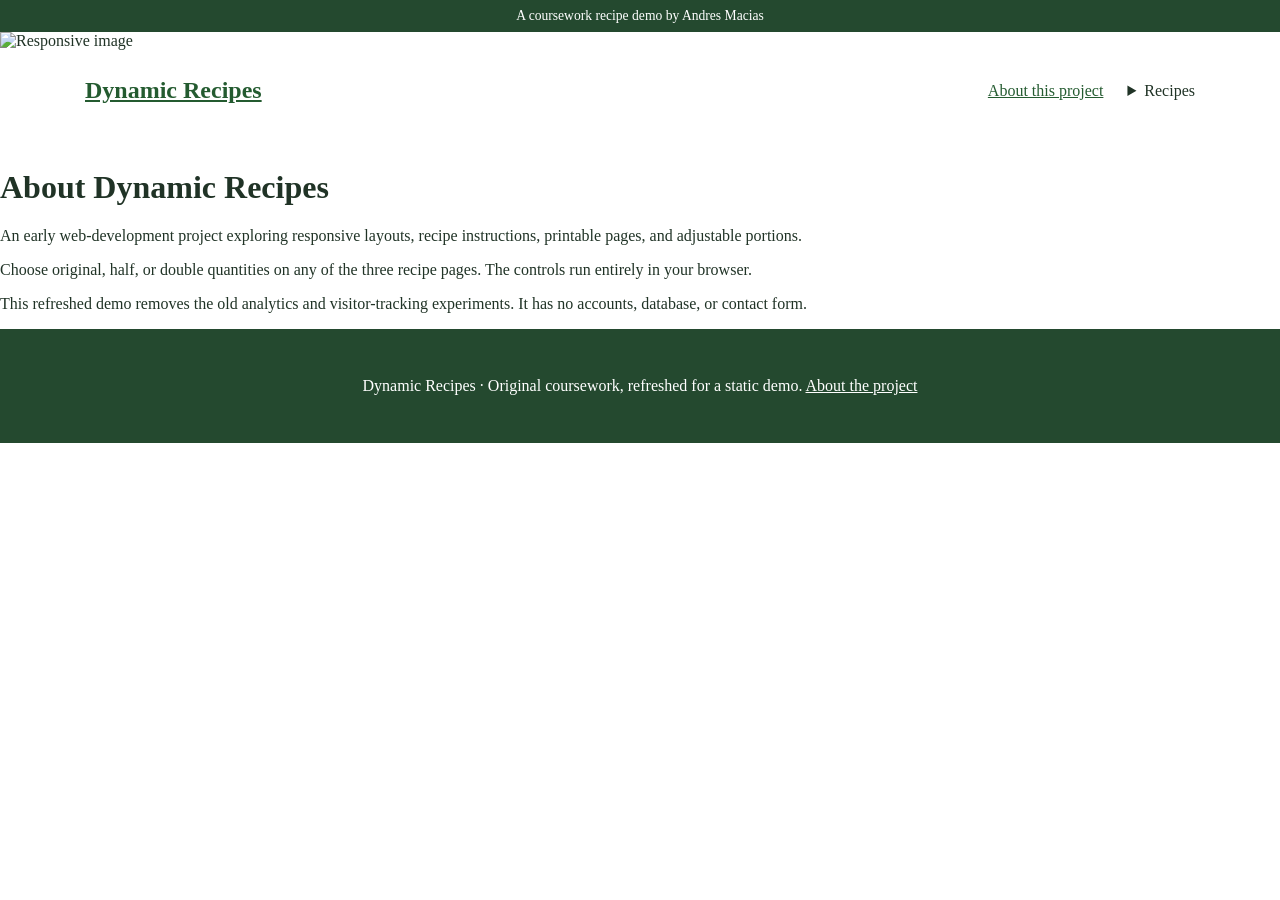
==== about.html @ 885392a1 "Prepare cleaned static recipe demo for GitHub Pages" ====
<!doctype html>
<html lang="en">
  <head>
    <meta charset="UTF-8" />
    <meta name="viewport" content="width=device-width, initial-scale=1.0" />
    <meta http-equiv="X-UA-Compatible" content="ie=edge" />
    <title>Recipe visits page</title>
    <!-- bootstrap stylesheet -->
    <link rel="stylesheet" href="vendor/bootstrap.min.css" />

    <link rel="stylesheet" href="css/style.css" />

    <link rel="stylesheet" href="css/demo.css" />
  </head>

  <body>
    <p class="demo-label">A coursework recipe demo by Andres Macias</p>

    <div class="banner">
      <img
        src="images/banner-edited.jpg"
        class="img-fluid"
        alt="Responsive image"
      />
    </div>

    <nav class="demo-nav" aria-label="Main navigation">
      <a class="brand" href="index.html">Dynamic Recipes</a
      ><a href="about.html">About this project</a>
      <details>
        <summary>Recipes</summary>
        <ul>
          <li><a href="recipe/beef/chili/chili.html">Crockpot Chili</a></li>
          <li>
            <a href="recipe/chicken/chickenBroc/chickenBroc.html"
              >Chicken with Broccoli</a
            >
          </li>
          <li>
            <a href="recipe/chicken/chickenSandwich/chickenSandwich.html"
              >Fried Chicken Sandwich</a
            >
          </li>
        </ul>
      </details>
    </nav>

    <div class="container-fluid">
      <div class="container">
        <div class="jumbotron jumbotron-fluid">
          <h1>About Dynamic Recipes</h1>
          <p>
            An early web-development project exploring responsive layouts,
            recipe instructions, printable pages, and adjustable portions.
          </p>
          <p>
            Choose original, half, or double quantities on any of the three
            recipe pages. The controls run entirely in your browser.
          </p>
          <p>
            This refreshed demo removes the old analytics and visitor-tracking
            experiments. It has no accounts, database, or contact form.
          </p>
        </div>
      </div>
      <!--end container -->
    </div>
    <!--end fluid container-->

    <footer class="footerStyle">
      <p>
        Dynamic Recipes · Original coursework, refreshed for a static demo.
        <a href="about.html">About the project</a>
      </p>
    </footer>

    <script src="js/demo.js" defer=""></script>
  </body>
</html>
---- css/demo.css ----
* {
  box-sizing: border-box;
}
body {
  margin: 0;
  color: #203326;
}
a {
  color: #245b30;
}
.demo-label {
  margin: 0;
  padding: 0.5rem 1rem;
  text-align: center;
  background: #24492f;
  color: #fff;
  font-size: 0.85rem;
}
.demo-nav {
  display: flex;
  gap: 1.5rem;
  align-items: center;
  padding: 1.2rem max(1rem, calc((100vw - 1110px) / 2));
  background: #fff;
  flex-wrap: wrap;
  position: relative;
  z-index: 2;
}
.demo-nav .brand {
  font-size: 1.5rem;
  font-weight: 700;
  margin-right: auto;
}
.demo-nav details ul {
  position: absolute;
  background: white;
  padding: 1rem 2rem;
  right: 1rem;
  border: 1px solid #ddd;
  box-shadow: 0 5px 12px #0002;
}
.demo-nav a,
summary {
  padding: 0.5rem 0;
}
summary {
  cursor: pointer;
}
.footerStyle {
  background: #24492f;
  color: white;
  padding: 2rem;
  text-align: center;
}
.footerStyle a {
  color: white;
  text-decoration: underline;
}
.recipeContainerChili {
  letter-spacing: normal;
  text-shadow: none;
  font-family: inherit;
  font-size: 1.1rem;
}
.suggestions {
  padding: 2rem 0;
}
.container-fluid {
  padding-top: 1rem;
}
.blockquote-footer {
  color: #555;
}
.row {
  max-width: 100%;
  margin-left: 0;
  margin-right: 0;
}
img {
  max-width: 100%;
}
input[type="radio"]:not(old) {
  opacity: 1;
  width: auto;
  display: inline-block;
}
button,
select {
  min-height: 44px;
  max-width: 100%;
}
:focus-visible {
  outline: 3px solid #a75711;
  outline-offset: 3px;
}
@media (max-width: 575px) {
  .card-columns {
    column-count: 1;
  }
  .demo-nav {
    gap: 0.6rem 1rem;
  }
  .demo-nav .brand {
    width: 100%;
  }
  .recipeContainerChili {
    padding: 1rem;
  }
}
@media print {
  nav,
  .footerStyle,
  .demo-label,
  .recipeOptions,
  button,
  .suggestions {
    display: none !important;
  }
  .collapse {
    display: block !important;
  }
  body,
  .container-fluid,
  .containerRecipes {
    background: white !important;
  }
  .container {
    max-width: none;
    box-shadow: none !important;
  }
  img {
    max-height: 180px;
  }
}
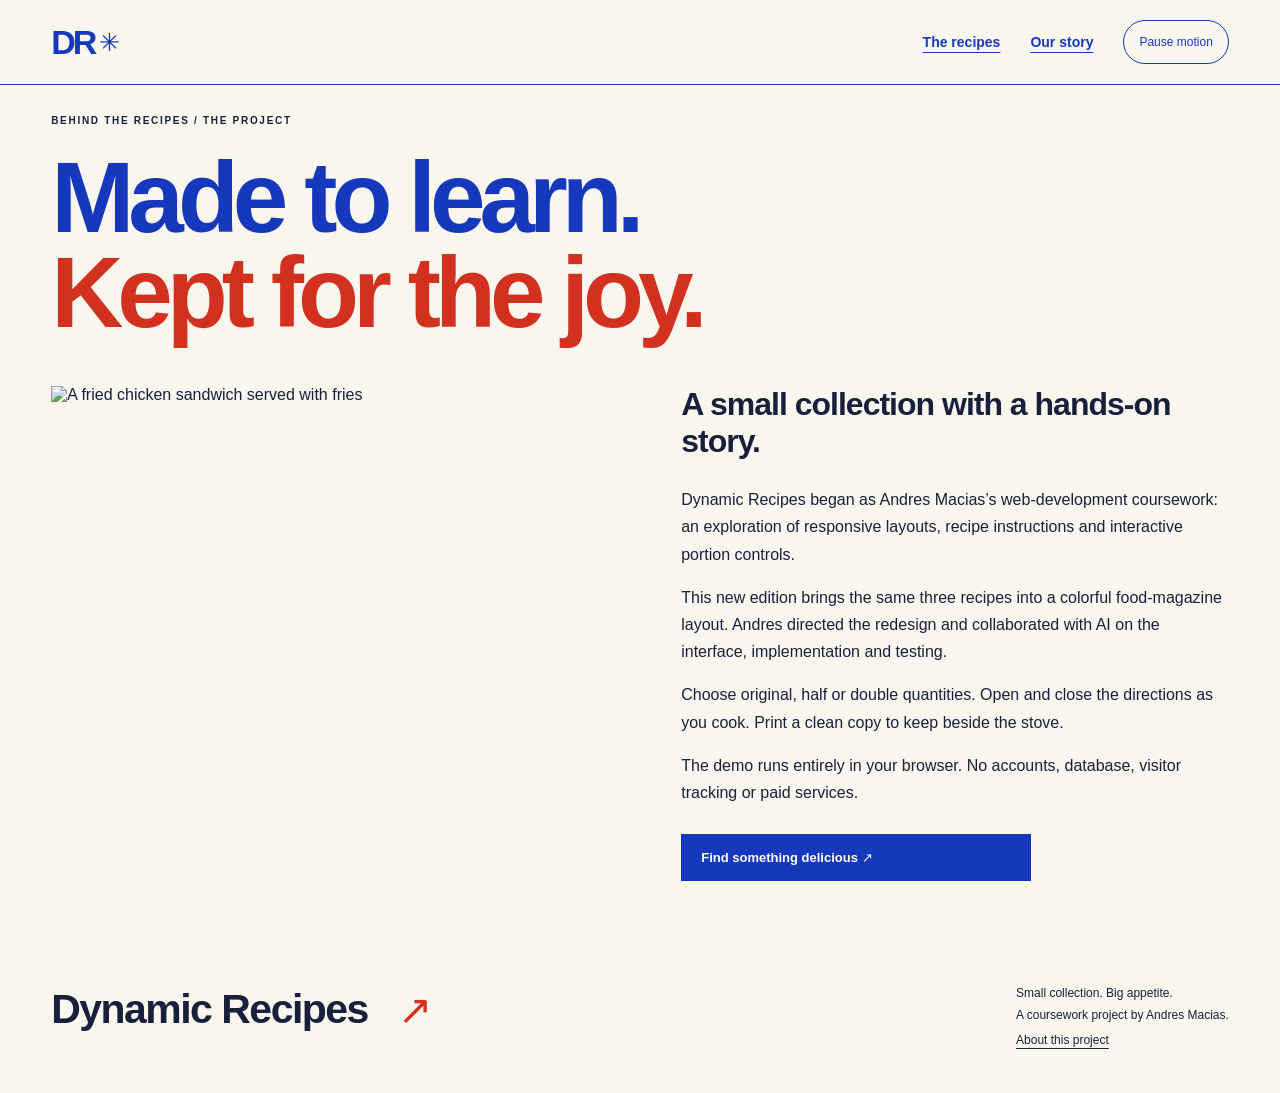
==== commit 91bcbda7: "Redesign Dynamic Recipes as a colorful food magazine" ====
--- a/about.html
+++ b/about.html
@@ -1,79 +1,73 @@
 <!doctype html>
 <html lang="en">
   <head>
-    <meta charset="UTF-8" />
-    <meta name="viewport" content="width=device-width, initial-scale=1.0" />
-    <meta http-equiv="X-UA-Compatible" content="ie=edge" />
-    <title>Recipe visits page</title>
-    <!-- bootstrap stylesheet -->
-    <link rel="stylesheet" href="vendor/bootstrap.min.css" />
-
+    <meta charset="utf-8" />
+    <meta name="viewport" content="width=device-width,initial-scale=1" />
+    <meta
+      name="description"
+      content="Three comfort-food recipes. Adjust the portions, follow the steps, and print your next kitchen favorite."
+    />
+    <title>Our story · Dynamic Recipes</title>
     <link rel="stylesheet" href="css/style.css" />
-
-    <link rel="stylesheet" href="css/demo.css" />
+    <script type="module" src="js/demo.js"></script>
   </head>
-
   <body>
-    <p class="demo-label">A coursework recipe demo by Andres Macias</p>
-
-    <div class="banner">
-      <img
-        src="images/banner-edited.jpg"
-        class="img-fluid"
-        alt="Responsive image"
-      />
-    </div>
-
-    <nav class="demo-nav" aria-label="Main navigation">
-      <a class="brand" href="index.html">Dynamic Recipes</a
-      ><a href="about.html">About this project</a>
-      <details>
-        <summary>Recipes</summary>
-        <ul>
-          <li><a href="recipe/beef/chili/chili.html">Crockpot Chili</a></li>
-          <li>
-            <a href="recipe/chicken/chickenBroc/chickenBroc.html"
-              >Chicken with Broccoli</a
-            >
-          </li>
-          <li>
-            <a href="recipe/chicken/chickenSandwich/chickenSandwich.html"
-              >Fried Chicken Sandwich</a
-            >
-          </li>
-        </ul>
-      </details>
-    </nav>
-
-    <div class="container-fluid">
-      <div class="container">
-        <div class="jumbotron jumbotron-fluid">
-          <h1>About Dynamic Recipes</h1>
+    <a class="skip" href="#main">Skip to content</a>
+    <header class="topbar">
+      <a class="wordmark" href="index.html"
+        >DR<span class="brand-dot">✳</span></a
+      >
+      <nav aria-label="Main navigation">
+        <a href="index.html#recipes">The recipes</a
+        ><a href="about.html">Our story</a>
+      </nav>
+      <button class="motion-toggle" type="button" aria-pressed="false">
+        Pause motion
+      </button>
+    </header>
+    <main id="main" class="about-main">
+      <div class="eyebrow">BEHIND THE RECIPES / THE PROJECT</div>
+      <h1>Made to learn.<br /><span>Kept for the joy.</span></h1>
+      <div class="about-grid">
+        <img
+          src="images/chickenSandwich.jpeg"
+          alt="A fried chicken sandwich served with fries"
+        />
+        <article>
+          <h2>A small collection with a hands-on story.</h2>
           <p>
-            An early web-development project exploring responsive layouts,
-            recipe instructions, printable pages, and adjustable portions.
+            Dynamic Recipes began as Andres Macias’s web-development coursework:
+            an exploration of responsive layouts, recipe instructions and
+            interactive portion controls.
           </p>
           <p>
-            Choose original, half, or double quantities on any of the three
-            recipe pages. The controls run entirely in your browser.
+            This new edition brings the same three recipes into a colorful
+            food-magazine layout. Andres directed the redesign and collaborated
+            with AI on the interface, implementation and testing.
           </p>
           <p>
-            This refreshed demo removes the old analytics and visitor-tracking
-            experiments. It has no accounts, database, or contact form.
+            Choose original, half or double quantities. Open and close the
+            directions as you cook. Print a clean copy to keep beside the stove.
           </p>
-        </div>
+          <p>
+            The demo runs entirely in your browser. No accounts, database,
+            visitor tracking or paid services.
+          </p>
+          <a class="solid-link" href="index.html#recipes"
+            >Find something delicious ↗</a
+          >
+        </article>
       </div>
-      <!--end container -->
-    </div>
-    <!--end fluid container-->
-
-    <footer class="footerStyle">
-      <p>
-        Dynamic Recipes · Original coursework, refreshed for a static demo.
-        <a href="about.html">About the project</a>
-      </p>
+    </main>
+    <footer>
+      <a class="footer-brand" href="index.html"
+        >Dynamic Recipes<span>↗</span></a
+      >
+      <div>
+        <p>Small collection. Big appetite.</p>
+        <p>A coursework project by Andres Macias.</p>
+        <a href="about.html">About this project</a>
+      </div>
     </footer>
-
-    <script src="js/demo.js" defer=""></script>
   </body>
 </html>
--- a/css/style.css
+++ b/css/style.css
@@ -0,0 +1,1103 @@
+:root {
+  --blue: #1538bd;
+  --red: #d33120;
+  --butter: #f5e88d;
+  --paper: #f8f6ed;
+  --ink: #18203b;
+  --line: #bcc1cd;
+  font-family: Arial, Helvetica, sans-serif;
+  color: var(--ink);
+  background: var(--paper);
+  font-synthesis: none;
+}
+* {
+  box-sizing: border-box;
+}
+html {
+  scroll-behavior: smooth;
+  scroll-padding-top: 20px;
+}
+body {
+  margin: 0;
+}
+a {
+  color: inherit;
+}
+button {
+  font: inherit;
+  cursor: pointer;
+}
+img {
+  display: block;
+  width: 100%;
+  object-fit: cover;
+}
+button,
+a,
+summary {
+  -webkit-tap-highlight-color: transparent;
+}
+button:focus-visible,
+a:focus-visible,
+summary:focus-visible {
+  outline: 3px solid var(--red);
+  outline-offset: 5px;
+}
+.skip {
+  position: fixed;
+  top: -80px;
+  left: 15px;
+  padding: 14px;
+  background: var(--paper);
+  z-index: 20;
+}
+.skip:focus {
+  top: 10px;
+}
+.topbar {
+  padding: 20px 4%;
+  display: flex;
+  align-items: center;
+  gap: 30px;
+  border-bottom: 1px solid var(--blue);
+  color: var(--blue);
+}
+.wordmark {
+  font-weight: 950;
+  font-size: 34px;
+  letter-spacing: -3px;
+  text-decoration: none;
+  display: flex;
+  align-items: center;
+  gap: 5px;
+}
+.brand-dot {
+  font-size: 25px;
+  letter-spacing: 0;
+}
+.topbar nav {
+  display: flex;
+  gap: 30px;
+  margin-left: auto;
+}
+.topbar nav a {
+  font-size: 14px;
+  font-weight: 700;
+  text-underline-offset: 5px;
+  text-decoration-thickness: 1px;
+  padding: 10px 0;
+}
+.motion-toggle {
+  border: 1px solid var(--blue);
+  background: transparent;
+  border-radius: 30px;
+  padding: 10px 15px;
+  color: var(--blue);
+  font-size: 12px;
+  min-height: 44px;
+}
+.masthead {
+  padding: 26px 4% 36px;
+  color: var(--blue);
+}
+.edition {
+  display: flex;
+  justify-content: space-between;
+  font-size: 10px;
+  font-weight: 700;
+  letter-spacing: 1.6px;
+}
+.masthead h1 {
+  font-size: clamp(80px, 13.9vw, 220px);
+  line-height: 0.79;
+  letter-spacing: -0.07em;
+  margin: 30px 0 32px;
+  font-weight: 950;
+  position: relative;
+  max-width: 1500px;
+}
+.masthead h1 > span:not(.asterisk) {
+  margin-left: 14.7%;
+}
+.asterisk {
+  position: absolute;
+  color: var(--red);
+  right: 2%;
+  bottom: -0.04em;
+  font-size: 0.72em;
+  line-height: 1;
+  animation: flower-turn 20s linear infinite;
+}
+.masthead-bottom {
+  display: flex;
+  align-items: center;
+  justify-content: space-between;
+  gap: 30px;
+  border-top: 1px solid var(--blue);
+  padding-top: 18px;
+}
+.masthead-bottom p {
+  margin: 0;
+  font-size: 14px;
+  line-height: 1.5;
+}
+.masthead-bottom p:first-child {
+  font-size: 25px;
+  font-weight: 700;
+  line-height: 1.04;
+  letter-spacing: -0.8px;
+}
+.masthead-bottom a {
+  text-decoration: none;
+  font-size: 15px;
+  font-weight: 700;
+  display: flex;
+  gap: 35px;
+  align-items: center;
+}
+.masthead-bottom a span {
+  font-size: 28px;
+}
+.collection {
+  padding: 0 4% 70px;
+  display: grid;
+  grid-template-columns: 1.1fr 0.9fr;
+  gap: 40px 5%;
+  align-items: start;
+}
+.recipe-card {
+  text-decoration: none;
+  display: block;
+  min-width: 0;
+}
+.card-photo {
+  overflow: hidden;
+  position: relative;
+  background: var(--butter);
+}
+.card-photo img {
+  aspect-ratio: 1.34;
+  transition: transform 0.7s cubic-bezier(0.2, 0.7, 0.2, 1);
+}
+.recipe-card:hover img,
+.recipe-card:focus-visible img {
+  transform: scale(1.045);
+}
+.photo-tag {
+  position: absolute;
+  left: 20px;
+  top: 20px;
+  padding: 9px 14px;
+  border-radius: 50%;
+  background: var(--butter);
+  color: var(--ink);
+  font-size: 12px;
+  transform: rotate(-7deg);
+  font-weight: 700;
+}
+.card-arrow {
+  position: absolute;
+  right: 14px;
+  bottom: 14px;
+  width: 45px;
+  height: 45px;
+  border-radius: 50%;
+  background: var(--paper);
+  display: grid;
+  place-items: center;
+  font-size: 28px;
+  transition: transform 0.25s;
+}
+.recipe-card:hover .card-arrow {
+  transform: rotate(45deg);
+}
+.card-copy {
+  padding-top: 18px;
+}
+.recipe-number,
+.eyebrow {
+  font-size: 10px;
+  font-weight: 800;
+  letter-spacing: 1.7px;
+}
+.card-copy h2 {
+  font-size: clamp(30px, 3.2vw, 49px);
+  letter-spacing: -1.8px;
+  line-height: 1.02;
+  margin: 10px 0 12px;
+}
+.card-copy p {
+  font-size: 15px;
+  line-height: 1.55;
+  max-width: 430px;
+  margin: 0 0 14px;
+}
+.card-meta {
+  font-size: 11px;
+  font-weight: 700;
+  text-transform: uppercase;
+  letter-spacing: 1px;
+  display: flex;
+  gap: 12px;
+}
+.card-1 {
+  grid-row: 1 / 3;
+}
+.kitchen-note {
+  background: var(--butter);
+  padding: 30px;
+  position: relative;
+  min-height: 245px;
+  overflow: hidden;
+}
+.kitchen-note > span {
+  font-size: 10px;
+  letter-spacing: 1.3px;
+  font-weight: 700;
+}
+.kitchen-note > p {
+  font-size: 50px;
+  letter-spacing: -2px;
+  line-height: 0.95;
+  font-weight: 900;
+  margin: 20px 0;
+}
+.kitchen-note small {
+  font-size: 12px;
+  line-height: 1.5;
+  display: block;
+  max-width: 70%;
+}
+.note-star {
+  position: absolute;
+  right: 12px;
+  top: 72px;
+  font-size: 100px;
+  color: var(--red);
+  animation: flower-turn 25s linear infinite reverse;
+}
+.card-2 {
+  grid-column: 2;
+  grid-row: 2 / 4;
+}
+.card-2 .card-photo img {
+  aspect-ratio: 1.3;
+}
+.card-3 {
+  grid-column: 1;
+  grid-row: 3 / 5;
+  max-width: 85%;
+  margin-top: 10px;
+}
+.card-3 .card-photo img {
+  aspect-ratio: 1.15;
+}
+.how-it-works {
+  background: var(--blue);
+  color: var(--paper);
+  padding: 45px 4% 60px;
+}
+.how-it-works > div {
+  display: grid;
+  grid-template-columns: 1fr 1fr;
+  gap: 8%;
+  margin-top: 22px;
+}
+.how-it-works h2 {
+  font-size: clamp(40px, 5.5vw, 80px);
+  line-height: 0.98;
+  letter-spacing: -3px;
+  margin: 0;
+}
+.how-it-works ol {
+  list-style: none;
+  padding: 0;
+  margin: 0;
+}
+.how-it-works li {
+  border-top: 1px solid #ffffff60;
+  display: flex;
+  gap: 20px;
+  padding: 12px 0;
+}
+.how-it-works li > span {
+  font-size: 12px;
+  padding-top: 5px;
+  color: var(--butter);
+}
+.how-it-works p {
+  margin: 0;
+  font-size: 14px;
+  line-height: 1.6;
+}
+footer {
+  padding: 45px 4%;
+  display: flex;
+  justify-content: space-between;
+  gap: 30px;
+}
+footer p {
+  font-size: 12px;
+  margin: 0 0 8px;
+}
+footer div > a {
+  font-size: 12px;
+  text-underline-offset: 4px;
+}
+.footer-brand {
+  font-size: clamp(26px, 3.2vw, 45px);
+  font-weight: 900;
+  letter-spacing: -1.5px;
+  text-decoration: none;
+  display: flex;
+  align-items: start;
+  gap: 30px;
+}
+.footer-brand span {
+  color: var(--red);
+}
+.recipe-page,
+.about-main {
+  padding: 30px 4% 0;
+}
+.recipe-heading {
+  max-width: 1100px;
+}
+.back-link {
+  font-size: 12px;
+  text-underline-offset: 4px;
+  display: inline-block;
+  padding: 8px 0;
+  margin-bottom: 27px;
+}
+.recipe-heading .eyebrow {
+  display: block;
+  color: var(--red);
+}
+.recipe-heading h1 {
+  color: var(--blue);
+  font-size: clamp(47px, 7.1vw, 105px);
+  font-weight: 900;
+  letter-spacing: -0.055em;
+  line-height: 0.95;
+  margin: 17px 0;
+}
+.recipe-heading > p {
+  font-size: 16px;
+  line-height: 1.5;
+  margin: 0 0 25px;
+  max-width: 650px;
+}
+.recipe-spread {
+  display: grid;
+  grid-template-columns: 1.55fr 1fr;
+  gap: 0;
+  margin-bottom: 60px;
+}
+.recipe-cover {
+  position: relative;
+  min-width: 0;
+}
+.recipe-cover > img {
+  height: 420px;
+  object-position: center;
+}
+.recipe-cover > p {
+  font-size: 10px;
+  margin: 8px 0;
+}
+.cover-mark {
+  position: absolute;
+  background: var(--butter);
+  border-radius: 50%;
+  height: 115px;
+  width: 115px;
+  display: grid;
+  place-content: center;
+  line-height: 0.9;
+  text-align: center;
+  color: var(--red);
+  font-size: 21px;
+  font-weight: 900;
+  right: 20px;
+  top: 22px;
+  transform: rotate(12deg);
+}
+.recipe-facts {
+  padding: 28px 35px;
+  background: var(--butter);
+  align-self: start;
+  min-height: 420px;
+}
+.fact-title {
+  font-size: 11px;
+  letter-spacing: 1px;
+  font-weight: 700;
+  display: flex;
+  justify-content: space-between;
+}
+.fact-title span {
+  font-size: 27px;
+}
+.recipe-facts dl {
+  display: grid;
+  grid-template-columns: 1fr 1fr;
+  margin: 10px 0 20px;
+  gap: 20px;
+}
+.recipe-facts dt {
+  font-size: 11px;
+  margin-bottom: 5px;
+}
+.recipe-facts dd {
+  font-size: 30px;
+  letter-spacing: -1px;
+  font-weight: 700;
+  margin: 0;
+}
+.recipe-facts > p {
+  font-size: 12px;
+  line-height: 1.6;
+  max-width: 340px;
+}
+.print-button,
+.solid-link {
+  background: var(--blue);
+  color: white;
+  padding: 16px 20px;
+  display: flex;
+  justify-content: space-between;
+  gap: 40px;
+  border: 0;
+  font-weight: 700;
+  font-size: 13px;
+  text-decoration: none;
+}
+.print-button {
+  width: 100%;
+  margin-top: 22px;
+}
+.cook-layout {
+  display: grid;
+  grid-template-columns: 1fr 1.4fr;
+  gap: 8%;
+  align-items: start;
+}
+.cook-layout h2,
+.more-recipes h2 {
+  font-size: 42px;
+  line-height: 1;
+  letter-spacing: -2px;
+  margin: 14px 0 25px;
+}
+.ingredients-panel {
+  background: #eeebdd;
+  padding: 25px;
+}
+.portion-controls {
+  border: 0;
+  padding: 0;
+  display: flex;
+  gap: 5px;
+  margin: 0;
+}
+.portion-controls legend {
+  font-size: 12px;
+  margin-bottom: 10px;
+}
+.portion-controls button {
+  border: 1px solid var(--blue);
+  color: var(--blue);
+  background: transparent;
+  padding: 12px 10px;
+  font-size: 12px;
+  flex: 1;
+  min-height: 44px;
+  font-weight: 700;
+  transition:
+    background 0.2s,
+    color 0.2s;
+}
+.portion-controls button[aria-pressed="true"] {
+  background: var(--blue);
+  color: white;
+}
+.portion-status {
+  font-size: 11px;
+  min-height: 16px;
+  color: var(--blue);
+  font-weight: 700;
+}
+.ingredients-details > summary {
+  display: flex;
+  justify-content: space-between;
+  font-size: 12px;
+  padding: 14px 0;
+  border-block: 1px solid var(--line);
+  cursor: pointer;
+}
+.ingredient-list {
+  list-style: none;
+  margin: 0;
+  padding: 0;
+}
+.ingredient-list li {
+  border-bottom: 1px solid var(--line);
+  padding: 14px 0;
+  font-size: 14px;
+  display: grid;
+  grid-template-columns: 40px 1fr;
+  gap: 9px;
+  line-height: 1.5;
+}
+.quantity {
+  font-weight: 700;
+  color: var(--blue);
+  font-variant-numeric: tabular-nums;
+}
+.step {
+  border-top: 1px solid var(--line);
+}
+.step:last-child {
+  border-bottom: 1px solid var(--line);
+}
+.step summary {
+  padding: 20px 0;
+  display: flex;
+  align-items: center;
+  gap: 16px;
+  cursor: pointer;
+  font-size: 16px;
+  font-weight: 700;
+  list-style: none;
+}
+.step summary::-webkit-details-marker {
+  display: none;
+}
+.step summary > span:first-child {
+  color: var(--red);
+  font-size: 11px;
+  font-weight: 700;
+}
+.step-toggle {
+  margin-left: auto;
+  font-size: 22px;
+  transition: transform 0.2s;
+}
+.step[open] .step-toggle {
+  transform: rotate(45deg);
+}
+.step p {
+  font-size: 15px;
+  line-height: 1.7;
+  margin: 0 0 24px 32px;
+  max-width: 610px;
+}
+.more-recipes {
+  margin-top: 60px;
+  padding: 35px 0 45px;
+  border-top: 2px solid var(--blue);
+}
+.more-recipes > a {
+  display: flex;
+  justify-content: space-between;
+  padding: 20px 0;
+  border-bottom: 1px solid var(--line);
+  font-size: 22px;
+  font-weight: 700;
+  text-decoration: none;
+}
+.more-recipes > a:hover {
+  color: var(--red);
+}
+.about-main > h1 {
+  font-size: clamp(50px, 7.8vw, 110px);
+  color: var(--blue);
+  line-height: 0.95;
+  letter-spacing: -0.06em;
+  margin: 25px 0 45px;
+}
+.about-main > h1 span {
+  color: var(--red);
+}
+.about-grid {
+  display: grid;
+  grid-template-columns: 1fr 1fr;
+  gap: 7%;
+  padding-bottom: 60px;
+}
+.about-grid > img {
+  height: 100%;
+  max-height: 630px;
+}
+.about-grid h2 {
+  font-size: 32px;
+  letter-spacing: -1px;
+  margin-top: 0;
+}
+.about-grid p {
+  font-size: 16px;
+  line-height: 1.7;
+}
+.solid-link {
+  margin-top: 28px;
+  max-width: 350px;
+}
+@keyframes flower-turn {
+  to {
+    transform: rotate(360deg);
+  }
+}
+html[data-motion="paused"] *,
+html[data-motion="paused"] *::before {
+  animation-play-state: paused !important;
+  transition: none !important;
+}
+html[data-motion="paused"] {
+  scroll-behavior: auto;
+}
+@media (prefers-reduced-motion: reduce) {
+  html {
+    scroll-behavior: auto;
+  }
+  *,
+  *::before {
+    animation: none !important;
+    transition: none !important;
+  }
+}
+@media (min-width: 1600px) {
+  main,
+  .topbar,
+  footer {
+    max-width: 1700px;
+    margin-inline: auto;
+  }
+}
+@media (max-width: 800px) {
+  .topbar {
+    gap: 16px;
+  }
+  .topbar nav {
+    gap: 18px;
+  }
+  .masthead h1 {
+    font-size: 14.1vw;
+  }
+  .masthead-bottom p:first-child {
+    font-size: 20px;
+  }
+  .masthead-bottom p {
+    font-size: 12px;
+  }
+  .kitchen-note {
+    padding: 20px;
+    min-height: 210px;
+  }
+  .kitchen-note > p {
+    font-size: 39px;
+  }
+  .note-star {
+    font-size: 70px;
+    top: 80px;
+  }
+  .recipe-spread {
+    grid-template-columns: 1.3fr 1fr;
+  }
+  .recipe-cover > img {
+    height: 390px;
+  }
+  .recipe-facts {
+    padding: 25px;
+    min-height: 390px;
+  }
+  .recipe-facts dd {
+    font-size: 24px;
+  }
+  .cook-layout {
+    gap: 5%;
+    grid-template-columns: 1fr 1.2fr;
+  }
+  .ingredients-panel {
+    padding: 20px;
+  }
+  .portion-controls {
+    flex-wrap: wrap;
+  }
+  .portion-controls button {
+    flex-basis: 28%;
+    padding: 10px 5px;
+  }
+  .cook-layout h2 {
+    font-size: 35px;
+  }
+}
+@media (max-width: 580px) {
+  .topbar {
+    padding: 14px 5%;
+    gap: 10px;
+    flex-wrap: wrap;
+  }
+  .wordmark {
+    font-size: 29px;
+  }
+  .brand-dot {
+    font-size: 20px;
+  }
+  .topbar nav {
+    gap: 15px;
+  }
+  .topbar nav a {
+    font-size: 11px;
+  }
+  .motion-toggle {
+    font-size: 10px;
+    min-height: 36px;
+    padding: 8px 10px;
+  }
+  .masthead {
+    padding: 22px 5% 28px;
+  }
+  .edition {
+    font-size: 8px;
+    letter-spacing: 0.8px;
+  }
+  .edition span:last-child {
+    max-width: 90px;
+    text-align: right;
+  }
+  .masthead h1 {
+    font-size: 14.2vw;
+    margin: 28px 0 26px;
+  }
+  .masthead h1 > span:not(.asterisk) {
+    margin-left: 5%;
+  }
+  .asterisk {
+    font-size: 0.63em;
+    right: -1%;
+  }
+  .masthead-bottom {
+    gap: 15px;
+    flex-wrap: wrap;
+    padding-top: 15px;
+  }
+  .masthead-bottom p:first-child {
+    font-size: 20px;
+    flex: 1;
+  }
+  .masthead-bottom p:nth-child(2) {
+    font-size: 11px;
+    flex: 1.3;
+  }
+  .masthead-bottom a {
+    width: 100%;
+    border-top: 1px solid #1538bd40;
+    padding-top: 9px;
+    justify-content: space-between;
+    font-size: 12px;
+  }
+  .masthead-bottom a span {
+    font-size: 20px;
+  }
+  .collection {
+    display: flex;
+    flex-direction: column;
+    gap: 30px;
+    padding: 0 5% 40px;
+  }
+  .recipe-card {
+    width: 100%;
+    max-width: none;
+  }
+  .card-photo img {
+    aspect-ratio: 1.25;
+  }
+  .card-copy {
+    padding-top: 15px;
+  }
+  .card-copy h2 {
+    font-size: 35px;
+    letter-spacing: -1.5px;
+  }
+  .card-copy p {
+    font-size: 14px;
+  }
+  .photo-tag {
+    top: 14px;
+    left: 14px;
+  }
+  .kitchen-note {
+    width: 100%;
+    min-height: 185px;
+    padding: 23px;
+  }
+  .kitchen-note > p {
+    font-size: 44px;
+    margin: 16px 0;
+  }
+  .note-star {
+    right: 20px;
+    top: 45px;
+    font-size: 85px;
+  }
+  .kitchen-note small {
+    font-size: 11px;
+  }
+  .card-3 {
+    margin: 0;
+  }
+  .card-3 .card-photo img {
+    aspect-ratio: 1.25;
+  }
+  .how-it-works {
+    padding: 32px 5%;
+  }
+  .how-it-works > div {
+    grid-template-columns: 1fr;
+    gap: 28px;
+  }
+  .how-it-works h2 {
+    font-size: 45px;
+    letter-spacing: -2px;
+  }
+  .how-it-works li {
+    padding: 15px 0;
+  }
+  footer {
+    padding: 30px 5%;
+    flex-direction: column;
+    gap: 22px;
+  }
+  .footer-brand {
+    font-size: 32px;
+  }
+  .recipe-page,
+  .about-main {
+    padding: 22px 5% 0;
+  }
+  .recipe-heading h1 {
+    font-size: 49px;
+  }
+  .recipe-heading > p {
+    font-size: 14px;
+  }
+  .recipe-heading .eyebrow {
+    font-size: 9px;
+  }
+  .back-link {
+    margin-bottom: 24px;
+  }
+  .recipe-spread {
+    display: block;
+    margin-bottom: 35px;
+  }
+  .recipe-cover > img {
+    height: 280px;
+  }
+  .cover-mark {
+    height: 86px;
+    width: 86px;
+    font-size: 17px;
+    right: 15px;
+    top: 15px;
+  }
+  .recipe-cover > p {
+    margin: 9px 0 15px;
+  }
+  .recipe-facts {
+    min-height: 0;
+    padding: 23px;
+  }
+  .recipe-facts dl {
+    gap: 20px;
+  }
+  .recipe-facts dd {
+    font-size: 27px;
+  }
+  .cook-layout {
+    display: block;
+  }
+  .ingredients-panel {
+    padding: 22px;
+    margin-bottom: 35px;
+  }
+  .cook-layout h2 {
+    font-size: 39px;
+  }
+  .portion-controls {
+    flex-wrap: nowrap;
+  }
+  .portion-controls button {
+    font-size: 11px;
+  }
+  .ingredient-list li {
+    font-size: 14px;
+    padding: 13px 0;
+  }
+  .step p {
+    font-size: 14px;
+  }
+  .more-recipes {
+    margin-top: 35px;
+    padding-top: 25px;
+  }
+  .more-recipes h2 {
+    font-size: 35px;
+  }
+  .more-recipes > a {
+    font-size: 19px;
+  }
+  .about-main > h1 {
+    font-size: 49px;
+    margin: 25px 0 30px;
+  }
+  .about-grid {
+    display: block;
+  }
+  .about-grid > img {
+    height: 300px;
+    margin-bottom: 28px;
+  }
+  .about-grid h2 {
+    font-size: 28px;
+  }
+  .about-grid p {
+    font-size: 15px;
+  }
+}
+@media (max-width: 350px) {
+  .topbar {
+    gap: 8px;
+  }
+  .topbar nav {
+    gap: 10px;
+  }
+  .motion-toggle {
+    padding: 8px;
+    font-size: 9px;
+  }
+  .wordmark {
+    font-size: 25px;
+  }
+  .brand-dot {
+    font-size: 16px;
+  }
+  .masthead-bottom p:first-child {
+    font-size: 18px;
+  }
+  .recipe-heading h1 {
+    font-size: 43px;
+  }
+  .portion-controls button {
+    font-size: 10px;
+  }
+  .card-copy h2 {
+    font-size: 31px;
+  }
+}
+@media print {
+  * {
+    animation: none !important;
+    transition: none !important;
+  }
+  body {
+    color: #000;
+    background: #fff;
+    font-size: 11pt;
+  }
+  .topbar,
+  footer,
+  .skip,
+  .back-link,
+  .print-button,
+  .portion-controls,
+  .more-recipes,
+  .cover-mark,
+  .recipe-cover > p,
+  .recipe-facts > p,
+  .step-toggle {
+    display: none !important;
+  }
+  .recipe-page {
+    padding: 0;
+  }
+  .recipe-heading h1 {
+    font-size: 32pt;
+    color: #000;
+    margin: 10pt 0;
+  }
+  .recipe-heading > p {
+    font-size: 11pt;
+  }
+  .recipe-spread {
+    display: grid;
+    grid-template-columns: 1fr 1fr;
+    margin-bottom: 20pt;
+    gap: 20pt;
+  }
+  .recipe-cover > img {
+    height: 130pt;
+  }
+  .recipe-facts {
+    padding: 0;
+    background: white;
+    min-height: 0;
+  }
+  .recipe-facts dl {
+    gap: 8pt;
+  }
+  .recipe-facts dd {
+    font-size: 16pt;
+  }
+  .cook-layout {
+    display: block;
+  }
+  .ingredients-panel {
+    padding: 0;
+    background: white;
+    margin: 0 0 20pt;
+  }
+  .ingredient-list {
+    columns: 2;
+    column-gap: 25pt;
+  }
+  .ingredient-list li {
+    break-inside: avoid;
+    padding: 5pt 0;
+    font-size: 10pt;
+  }
+  .cook-layout h2 {
+    font-size: 22pt;
+    margin: 10pt 0;
+  }
+  .step {
+    break-inside: avoid;
+  }
+  .step summary {
+    padding: 8pt 0;
+  }
+  .step p {
+    display: block !important;
+    font-size: 10pt;
+    line-height: 1.5;
+    margin-bottom: 10pt;
+  }
+  .step:not([open]) > p,
+  .ingredients-details:not([open]) > ul {
+    display: block !important;
+  }
+  .quantity {
+    color: #000;
+  }
+  .portion-status {
+    color: #000;
+  }
+  .recipe-heading .eyebrow,
+  .eyebrow {
+    color: #000;
+  }
+  .step summary > span:first-child {
+    color: #000;
+  }
+}
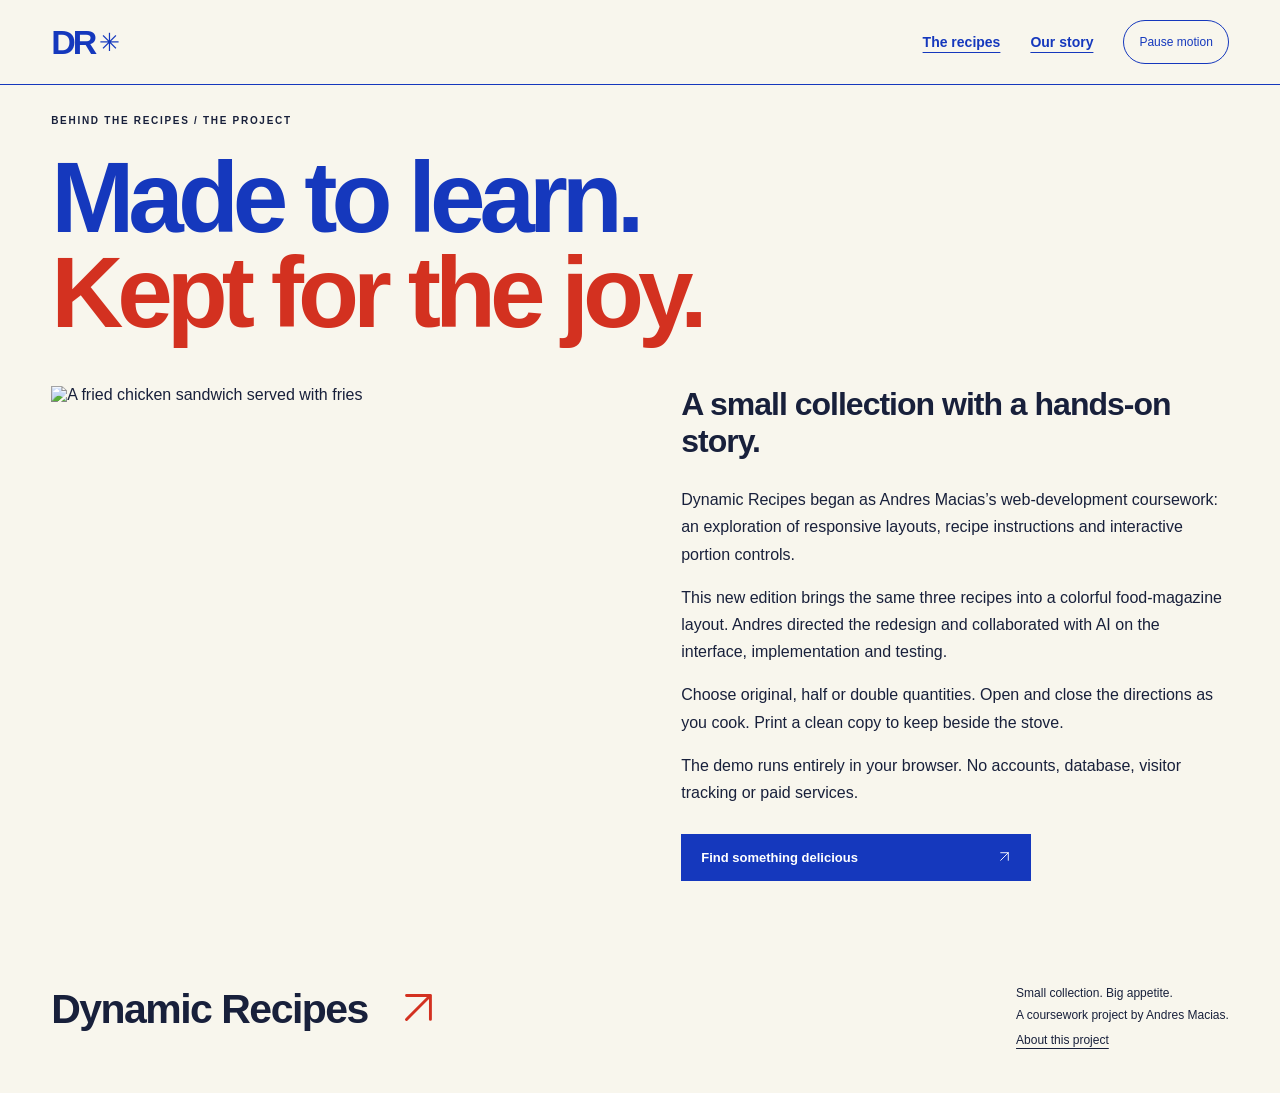
==== commit fda318eb: "Fix Safari arrow rendering and mobile compatibility" ====
--- a/about.html
+++ b/about.html
@@ -54,14 +54,14 @@
             visitor tracking or paid services.
           </p>
           <a class="solid-link" href="index.html#recipes"
-            >Find something delicious ↗</a
+            >Find something delicious <svg class="compat-arrow" xmlns="http://www.w3.org/2000/svg" width="1em" height="1em" viewBox="0 0 24 24" fill="none" stroke="currentColor" stroke-width="1.7" stroke-linecap="round" stroke-linejoin="round" aria-hidden="true" focusable="false"><path d="M5 19 19 5M5 5h14v14"></path></svg></a
           >
         </article>
       </div>
     </main>
     <footer>
       <a class="footer-brand" href="index.html"
-        >Dynamic Recipes<span>↗</span></a
+        >Dynamic Recipes<span><svg class="compat-arrow" xmlns="http://www.w3.org/2000/svg" width="1em" height="1em" viewBox="0 0 24 24" fill="none" stroke="currentColor" stroke-width="1.7" stroke-linecap="round" stroke-linejoin="round" aria-hidden="true" focusable="false"><path d="M5 19 19 5M5 5h14v14"></path></svg></span></a
       >
       <div>
         <p>Small collection. Big appetite.</p>
--- a/css/style.css
+++ b/css/style.css
@@ -1101,3 +1101,15 @@
     color: #000;
   }
 }
+
+/* Vector arrows keep their shape across Safari, system fonts, and emoji sets. */
+svg.compat-arrow {
+  display: inline-block;
+  position: static;
+  width: 1em;
+  height: 1em;
+  flex-shrink: 0;
+  vertical-align: -0.125em;
+  fill: none;
+  stroke: currentColor;
+}
